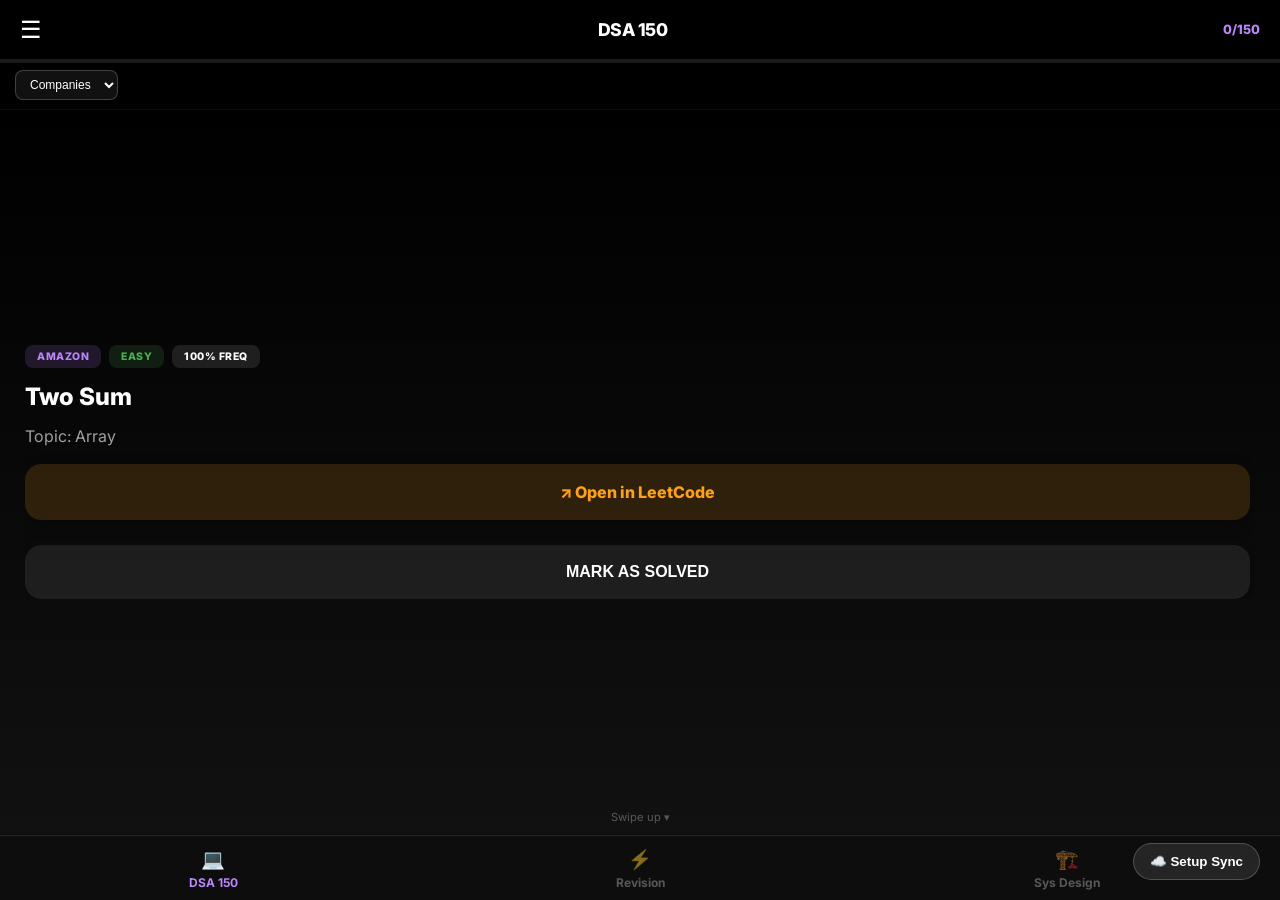
==== mobile.html @ ab9ee59c "Overhaul mobile app to include 150 DSA, Revision, and System Design with cross-sync support" ====
<!DOCTYPE html>
<html lang="en">
<head>
    <meta charset="UTF-8">
    <meta name="viewport" content="width=device-width, initial-scale=1.0, maximum-scale=1.0, user-scalable=no, viewport-fit=cover">
    <title>FAANG Mobile</title>
    <link href="https://fonts.googleapis.com/css2?family=Inter:wght@400;500;600;700;800&display=swap" rel="stylesheet">
    <link rel="manifest" href="manifest.json">
    <meta name="apple-mobile-web-app-capable" content="yes">
    <meta name="apple-mobile-web-app-status-bar-style" content="black-translucent">
    <style>
        :root {
            --bg: #000000;
            --card: #111111;
            --accent: #bb86fc;
            --text: #ffffff;
            --text-dim: #a0a0a0;
            --header-h: 60px;
            --controls-h: 50px;
            --nav-h: 65px;
            --sidebar-w: 280px;
        }

        * { box-sizing: border-box; -webkit-tap-highlight-color: transparent; outline: none; }
        body {
            background: var(--bg);
            color: var(--text);
            font-family: 'Inter', sans-serif;
            margin: 0;
            padding: 0;
            height: 100vh;
            overflow: hidden;
            display: flex;
            flex-direction: column;
        }

        /* SIDEBAR */
        .sidebar {
            width: var(--sidebar-w);
            background: #0a0a0a;
            border-right: 1px solid rgba(255,255,255,0.1);
            display: flex;
            flex-direction: column;
            transition: transform 0.3s cubic-bezier(0.4, 0, 0.2, 1);
            position: fixed;
            left: 0; top: 0; bottom: 0;
            z-index: 1001;
            transform: translateX(-100%);
        }
        .sidebar.active { transform: translateX(0); }

        .sidebar-header { padding: 20px; border-bottom: 1px solid rgba(255,255,255,0.05); }
        .search-box {
            background: rgba(255,255,255,0.05);
            border: 1px solid rgba(255,255,255,0.1);
            border-radius: 12px;
            padding: 12px 15px;
            color: white;
            width: 100%;
            font-size: 0.95rem;
        }

        .problem-list { flex: 1; overflow-y: auto; padding: 10px; padding-bottom: env(safe-area-inset-bottom); }
        .problem-item {
            padding: 14px 15px;
            border-radius: 10px;
            font-size: 0.9rem;
            color: var(--text-dim);
            cursor: pointer;
            margin-bottom: 4px;
            white-space: nowrap;
            overflow: hidden;
            text-overflow: ellipsis;
        }
        .problem-item.active { background: rgba(187, 134, 252, 0.15); color: var(--accent); font-weight: 600; }

        /* MAIN CONTENT */
        .main { flex: 1; display: flex; flex-direction: column; height: calc(100vh - var(--nav-h)); }

        header {
            height: var(--header-h);
            padding: 0 20px;
            display: flex;
            justify-content: space-between;
            align-items: center;
            background: #000;
            border-bottom: 1px solid rgba(255,255,255,0.1);
            z-index: 100;
        }

        .menu-btn { background: none; border: none; color: white; font-size: 1.5rem; padding: 0; cursor: pointer; }
        h1 { margin: 0; font-size: 1.1rem; font-weight: 800; letter-spacing: -0.5px; }

        .progress-bar {
            position: absolute;
            top: var(--header-h);
            left: 0; width: 100%; height: 3px;
            background: rgba(255,255,255,0.1);
            z-index: 101;
        }
        .progress-fill { height: 100%; background: var(--accent); transition: width 0.3s; width: 0%; }

        .controls {
            height: var(--controls-h);
            padding: 0 15px;
            background: #000;
            display: flex;
            gap: 10px;
            align-items: center;
            overflow-x: auto;
            border-bottom: 1px solid rgba(255,255,255,0.05);
        }
        .controls::-webkit-scrollbar { display: none; }
        select {
            background: #111;
            color: var(--text);
            border: 1px solid rgba(255,255,255,0.2);
            padding: 6px 10px;
            border-radius: 8px;
            font-size: 0.75rem;
        }

        /* CARD SNAPPING CONTAINER */
        .cards-container {
            flex: 1;
            overflow-y: scroll;
            scroll-snap-type: y mandatory;
            -webkit-overflow-scrolling: touch;
        }

        .rev-card {
            height: calc(100vh - var(--header-h) - var(--controls-h) - var(--nav-h));
            width: 100%;
            scroll-snap-align: start;
            padding: 25px;
            display: flex;
            flex-direction: column;
            justify-content: center;
            position: relative;
            background: linear-gradient(180deg, #000 0%, #111 100%);
            border-bottom: 1px solid rgba(255,255,255,0.05);
        }

        .card-inner {
            max-height: 100%;
            overflow-y: auto;
            padding-right: 5px;
        }
        .card-inner::-webkit-scrollbar { width: 4px; }
        .card-inner::-webkit-scrollbar-thumb { background: rgba(255,255,255,0.1); border-radius: 10px; }

        .badge-group { display: flex; gap: 8px; margin-bottom: 15px; flex-wrap: wrap;}
        .badge {
            font-size: 0.65rem;
            text-transform: uppercase;
            font-weight: 800;
            padding: 5px 12px;
            background: rgba(187, 134, 252, 0.15);
            border-radius: 8px;
            color: var(--accent);
            letter-spacing: 0.5px;
        }
        .badge.diff { background: rgba(255,255,255,0.1); color: #fff; }
        .badge.easy { background: rgba(76, 175, 80, 0.15); color: #4caf50; }
        .badge.medium { background: rgba(255, 152, 0, 0.15); color: #ff9800; }
        .badge.hard { background: rgba(244, 67, 54, 0.15); color: #f44336; }

        .title { font-size: 1.5rem; font-weight: 800; margin-bottom: 12px; line-height: 1.2; }
        .question { font-size: 1rem; line-height: 1.6; color: var(--text-dim); margin-bottom: 20px; }

        .reveal-section {
            margin-top: 10px;
            background: rgba(255,255,255,0.03);
            border-radius: 16px;
            padding: 16px;
            border: 1px solid rgba(255,255,255,0.05);
            transition: all 0.3s;
        }
        .reveal-section.active { background: rgba(255,255,255,0.06); border-color: rgba(187, 134, 252, 0.3); }

        .reveal-label {
            font-size: 0.7rem;
            font-weight: 800;
            color: var(--accent);
            margin-bottom: 10px;
            letter-spacing: 1.5px;
            display: flex;
            justify-content: space-between;
        }

        .reveal-content {
            filter: blur(15px);
            transition: filter 0.4s;
            font-size: 0.95rem;
            line-height: 1.6;
        }

        .reveal-section.active .reveal-content { filter: blur(0); }
        .reveal-section.topic .reveal-content { filter: none; display: none; }
        .reveal-section.topic.active .reveal-content { display: block; }

        .action-btn {
            margin-top: 25px;
            width: 100%;
            padding: 18px;
            border-radius: 16px;
            border: none;
            background: rgba(255,255,255,0.08);
            color: var(--text);
            font-weight: 800;
            font-size: 1rem;
            transition: all 0.3s;
            box-shadow: 0 4px 15px rgba(0,0,0,0.3);
            cursor: pointer;
            text-align: center;
            text-decoration: none;
            display: block;
        }
        .action-btn.active { background: #4caf50; color: white; box-shadow: 0 4px 15px rgba(76, 175, 80, 0.3); }

        .lc-link {
            background: rgba(255, 161, 22, 0.15);
            color: #ffa116;
            margin-top: 15px;
        }

        /* OVERLAY */
        .overlay {
            position: fixed;
            top: 0; left: 0; right: 0; bottom: 0;
            background: rgba(0,0,0,0.8);
            z-index: 1000;
            display: none;
            backdrop-filter: blur(8px);
        }
        .overlay.active { display: block; }

        .empty-state { text-align: center; padding: 100px 20px; color: var(--text-dim); }

        .scroll-hint {
            position: absolute;
            bottom: 10px;
            left: 50%;
            transform: translateX(-50%);
            font-size: 0.7rem;
            color: var(--text-dim);
            opacity: 0.5;
            animation: bounce 2s infinite;
        }
        @keyframes bounce {
            0%, 20%, 50%, 80%, 100% {transform: translateY(0) translateX(-50%);}
            40% {transform: translateY(-10px) translateX(-50%);}
            60% {transform: translateY(-5px) translateX(-50%);}
        }

        /* BOTTOM NAV */
        .bottom-nav {
            height: var(--nav-h);
            background: #0d0d0d;
            border-top: 1px solid rgba(255,255,255,0.1);
            display: flex;
            justify-content: space-around;
            align-items: center;
            padding-bottom: env(safe-area-inset-bottom);
        }
        .nav-item {
            color: var(--text-dim);
            font-size: 0.75rem;
            font-weight: 700;
            padding: 10px;
            text-align: center;
            flex: 1;
            display: flex;
            flex-direction: column;
            gap: 4px;
            opacity: 0.5;
            transition: all 0.2s;
        }
        .nav-item.active {
            color: var(--accent);
            opacity: 1;
        }
        .nav-icon { font-size: 1.2rem; }
    </style>
</head>
<body>
    <div class="overlay" id="overlay"></div>

    <aside class="sidebar" id="sidebar">
        <div class="sidebar-header">
            <input type="text" class="search-box" id="search" placeholder="Search...">
        </div>
        <div class="problem-list" id="problemList"></div>
    </aside>

    <div class="main">
        <header>
            <button class="menu-btn" id="menuToggle">☰</button>
            <h1 id="appTitle">DSA 150</h1>
            <div id="stats" style="font-size: 0.8rem; font-weight: 800; color: var(--accent)">0/150</div>
        </header>

        <div class="progress-bar">
            <div class="progress-fill" id="progressFill"></div>
        </div>

        <div class="controls" id="controls">
            <!-- Controls injected dynamically based on tab -->
        </div>

        <div class="cards-container" id="container"></div>
    </div>

    <div class="bottom-nav">
        <div class="nav-item active" data-tab="dsa" onclick="switchTab('dsa')">
            <span class="nav-icon">💻</span>
            <span>DSA 150</span>
        </div>
        <div class="nav-item" data-tab="rev" onclick="switchTab('rev')">
            <span class="nav-icon">⚡</span>
            <span>Revision</span>
        </div>
        <div class="nav-item" data-tab="sd" onclick="switchTab('sd')">
            <span class="nav-icon">🏗️</span>
            <span>Sys Design</span>
        </div>
    </div>

    <script src="data.js"></script>
    <script src="data_revision.js"></script>
    <script src="sync.js"></script>
    <script>
        let state = JSON.parse(localStorage.getItem('prepState')) || { solved: {}, sdDone: {} };
        let activeTab = 'dsa';
        let currentFilter = 'all';
        let currentSort = 'default';
        let searchQuery = '';

        const container = document.getElementById('container');
        const problemList = document.getElementById('problemList');
        const sidebar = document.getElementById('sidebar');
        const overlay = document.getElementById('overlay');
        const progressFill = document.getElementById('progressFill');
        const appTitle = document.getElementById('appTitle');
        const controls = document.getElementById('controls');

        function toggleSidebar() {
            sidebar.classList.toggle('active');
            overlay.classList.toggle('active');
        }

        document.getElementById('menuToggle').onclick = toggleSidebar;
        overlay.onclick = toggleSidebar;

        function switchTab(tab) {
            activeTab = tab;
            document.querySelectorAll('.nav-item').forEach(el => el.classList.remove('active'));
            document.querySelector(`.nav-item[data-tab="${tab}"]`).classList.add('active');
            
            searchQuery = '';
            document.getElementById('search').value = '';
            currentFilter = 'all';
            currentSort = 'default';
            
            if (tab === 'dsa') appTitle.textContent = 'DSA 150';
            if (tab === 'rev') appTitle.textContent = 'Revision Deck';
            if (tab === 'sd') appTitle.textContent = 'System Design';

            updateControls();
            render();
        }

        function updateControls() {
            let html = '';
            if (activeTab === 'dsa' || activeTab === 'rev') {
                html += `
                    <select id="compFilter" onchange="currentFilter=this.value; render();">
                        <option value="all">Companies</option>
                        <option value="Google">Google</option>
                        <option value="Amazon">Amazon</option>
                        <option value="Microsoft">Microsoft</option>
                        <option value="Apple">Apple</option>
                    </select>
                `;
            }
            if (activeTab === 'sd') {
                html += `
                    <select id="compFilter" onchange="currentFilter=this.value; render();">
                        <option value="all">All Designs</option>
                        <option value="hld">High Level (HLD)</option>
                        <option value="lld">Low Level (LLD)</option>
                    </select>
                `;
            }
            if (activeTab === 'rev') {
                html += `
                    <select id="sortOrder" onchange="currentSort=this.value; render();">
                        <option value="default">Default</option>
                        <option value="freq">By Frequency</option>
                        <option value="alpha">A-Z</option>
                    </select>
                `;
            }
            controls.innerHTML = html;
        }

        function getFilteredData() {
            let data = [];
            if (activeTab === 'dsa') data = [...PROBLEMS];
            if (activeTab === 'rev') data = [...REVISION_CARDS];
            if (activeTab === 'sd') {
                const hld = HLD_SYSTEMS.map((s,i) => ({...s, type: 'HLD', key: 'hld_'+i}));
                const lld = LLD_SYSTEMS.map((s,i) => ({...s, type: 'LLD', key: 'lld_'+i}));
                data = [...hld, ...lld];
            }

            if (currentFilter !== 'all') {
                if (activeTab === 'sd') {
                    data = data.filter(c => c.type.toLowerCase() === currentFilter);
                } else {
                    data = data.filter(c => c.c === currentFilter);
                }
            }
            
            if (searchQuery) {
                const query = searchQuery.toLowerCase();
                data = data.filter(c => {
                    const title = (c.t || c.n || '').toLowerCase();
                    return title.includes(query);
                });
            }

            if (activeTab === 'rev') {
                if (currentSort === 'freq') data.sort((a,b) => b.f - a.f);
                else if (currentSort === 'alpha') data.sort((a,b) => a.t.localeCompare(b.t));
            }

            return data;
        }

        function render() {
            const filtered = getFilteredData();

            // Render Sidebar List
            problemList.innerHTML = filtered.map(c => `
                <div class="problem-item" onclick="jumpTo('${(c.t || c.n).replace(/\s+/g, '-')}')">${c.t || c.n}</div>
            `).join('');

            // Render Full-Screen Cards
            container.innerHTML = filtered.map((c, i) => {
                const id = 'card-' + (c.t || c.n).replace(/\s+/g, '-');
                const isLast = i === filtered.length - 1;
                const hint = !isLast ? '<div class="scroll-hint">Swipe up ▾</div>' : '';

                if (activeTab === 'dsa') {
                    const solved = state.solved[c.t] === 'solved';
                    const diffCls = c.d.toLowerCase();
                    return `
                    <div class="rev-card" id="${id}">
                        <div class="card-inner">
                            <div class="badge-group">
                                <span class="badge">${c.c}</span>
                                <span class="badge diff ${diffCls}">${c.d}</span>
                                <span class="badge diff">${c.f}% Freq</span>
                            </div>
                            <div class="title">${c.t}</div>
                            <div class="question" style="margin-bottom: 10px;">Topic: ${c.tp}</div>
                            
                            <a href="${c.l}" target="_blank" class="action-btn lc-link">↗ Open in LeetCode</a>

                            <button class="action-btn ${solved ? 'active' : ''}" 
                                    onclick="toggleDsaSolved('${c.t.replace(/'/g, "\'")}', this)">
                                ${solved ? '✓ SOLVED' : 'MARK AS SOLVED'}
                            </button>
                        </div>
                        ${hint}
                    </div>`;
                }
                
                if (activeTab === 'rev') {
                    const solved = state.solved[c.t] === 'solved';
                    return `
                    <div class="rev-card" id="${id}">
                        <div class="card-inner">
                            <div class="badge-group">
                                <span class="badge">${c.c}</span>
                                <span class="badge diff">${c.f}% Freq</span>
                            </div>
                            <div class="title">${c.t}</div>
                            <div class="question">${c.q || 'Problem logic details...'}</div>
                            
                            <div class="reveal-section topic" onclick="this.classList.toggle('active')">
                                <div class="reveal-label">DOMAIN <span>VIEW</span></div>
                                <div class="reveal-content" style="font-weight: 700; color: #fff;">${c.tp || 'Arrays & Strings'}</div>
                            </div>

                            <div class="reveal-section" onclick="this.classList.toggle('active')">
                                <div class="reveal-label">OPTIMAL STRATEGY <span>REVEAL</span></div>
                                <div class="reveal-content">${c.optimal || 'No data.'}</div>
                            </div>

                            <div class="reveal-section" onclick="this.classList.toggle('active')">
                                <div class="reveal-label">INTERVIEW FOLLOW-UP <span>REVEAL</span></div>
                                <div class="reveal-content">${c.followup || 'No data.'}</div>
                            </div>

                            <button class="action-btn ${solved ? 'active' : ''}" 
                                    onclick="toggleDsaSolved('${c.t.replace(/'/g, "\'")}', this)">
                                ${solved ? '✓ MASTERED' : 'MARK AS MASTERED'}
                            </button>
                        </div>
                        ${hint}
                    </div>`;
                }

                if (activeTab === 'sd') {
                    const done = state.sdDone[c.key];
                    return `
                    <div class="rev-card" id="${id}">
                        <div class="card-inner">
                            <div class="badge-group">
                                <span class="badge">${c.type}</span>
                                ${c.tags.map(t => `<span class="badge diff">${t}</span>`).join('')}
                            </div>
                            <div class="title">${c.n}</div>
                            <div class="question">${c.d}</div>
                            
                            <button class="action-btn ${done ? 'active' : ''}" 
                                    onclick="toggleSdDone('${c.key}', this)">
                                ${done ? '✓ COMPLETED' : 'MARK COMPLETED'}
                            </button>
                        </div>
                        ${hint}
                    </div>`;
                }
            }).join('');

            if (filtered.length === 0) {
                container.innerHTML = '<div class="empty-state">No matching cards found.</div>';
            }

            updateStats(filtered.length);
            updateProgress();
        }

        function jumpTo(idSuffix) {
            toggleSidebar();
            const el = document.getElementById('card-' + idSuffix);
            if (el) el.scrollIntoView({ behavior: 'auto', block: 'start' });
        }

        function toggleDsaSolved(title, btn) {
            if (!state.solved) state.solved = {};
            if (state.solved[title] === 'solved') {
                delete state.solved[title];
                btn.classList.remove('active');
                btn.textContent = activeTab === 'rev' ? 'MARK AS MASTERED' : 'MARK AS SOLVED';
            } else {
                state.solved[title] = 'solved';
                btn.classList.add('active');
                btn.textContent = activeTab === 'rev' ? '✓ MASTERED' : '✓ SOLVED';
            }
            saveState();
        }

        function toggleSdDone(key, btn) {
            if (!state.sdDone) state.sdDone = {};
            if (state.sdDone[key]) {
                state.sdDone[key] = false;
                btn.classList.remove('active');
                btn.textContent = 'MARK COMPLETED';
            } else {
                state.sdDone[key] = true;
                btn.classList.add('active');
                btn.textContent = '✓ COMPLETED';
            }
            saveState();
        }

        function saveState() {
            localStorage.setItem('prepState', JSON.stringify(state));
            if (window.triggerSyncPush) window.triggerSyncPush(state);
            updateStats();
        }

        function updateStats(totalOverride) {
            let solvedCount = 0;
            let total = 0;
            
            if (activeTab === 'dsa') {
                solvedCount = PROBLEMS.filter(c => state.solved && state.solved[c.t] === 'solved').length;
                total = PROBLEMS.length;
            } else if (activeTab === 'rev') {
                solvedCount = REVISION_CARDS.filter(c => state.solved && state.solved[c.t] === 'solved').length;
                total = REVISION_CARDS.length;
            } else if (activeTab === 'sd') {
                const totalSd = HLD_SYSTEMS.length + LLD_SYSTEMS.length;
                solvedCount = Object.keys(state.sdDone || {}).filter(k => state.sdDone[k]).length;
                total = totalSd;
            }

            document.getElementById('stats').textContent = `${solvedCount}/${total}`;
        }

        function updateProgress() {
            const currentScroll = container.scrollTop;
            const totalScroll = container.scrollHeight - container.clientHeight;
            const progress = totalScroll > 0 ? (currentScroll / totalScroll) * 100 : 0;
            progressFill.style.width = (progress || 0) + '%';
        }

        container.onscroll = updateProgress;
        document.getElementById('search').oninput = (e) => { searchQuery = e.target.value; render(); };

        updateControls();
        render();

        if (window.setupSyncUI) {
            window.setupSyncUI((cloudState) => {
                state = Object.assign({}, state, cloudState);
                if (!state.solved) state.solved = {};
                if (!state.sdDone) state.sdDone = {};
                localStorage.setItem('prepState', JSON.stringify(state));
                render();
            });
        }
    </script>
</body>
</html>
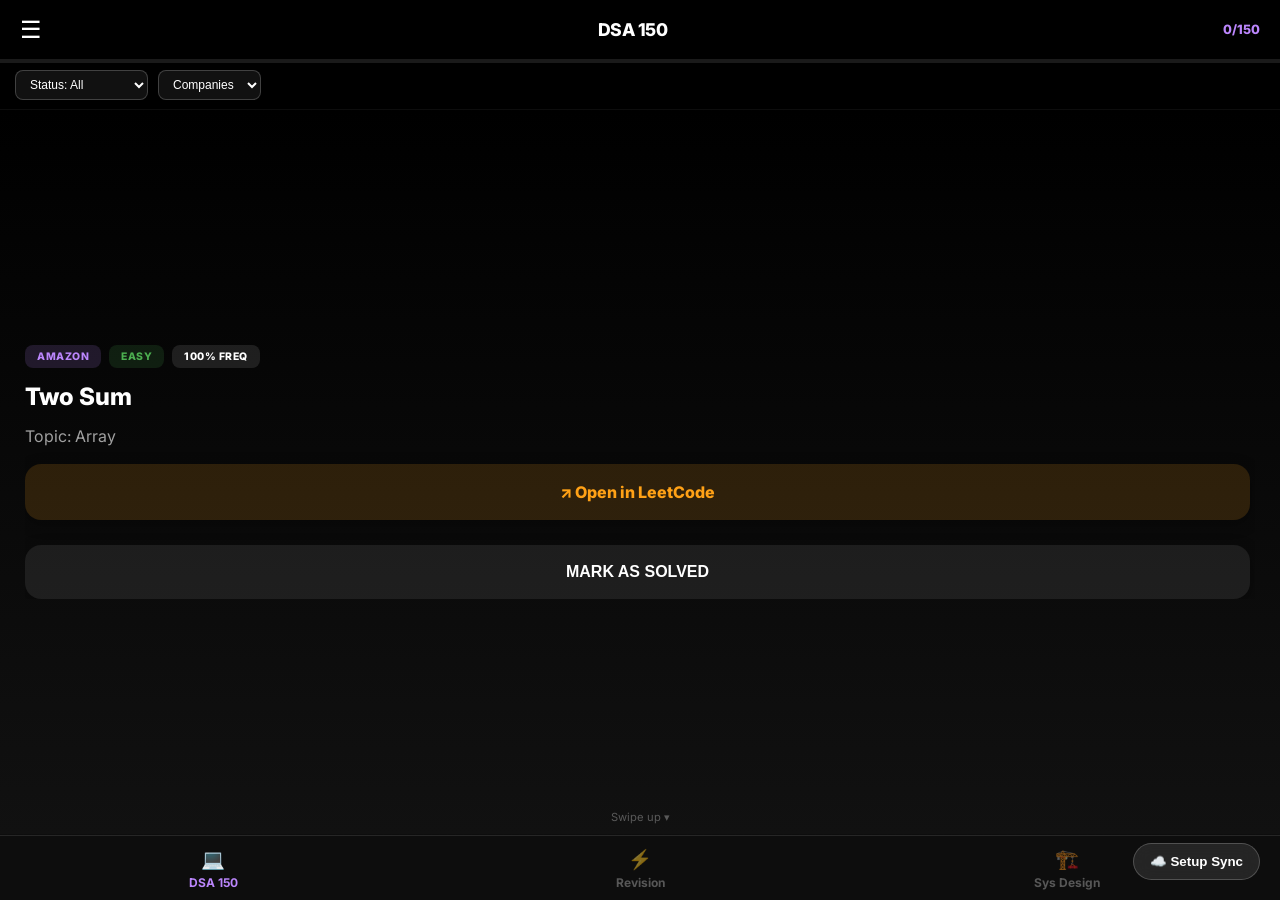
==== commit 3b571cd6: "Add Solved status filters and Mac Web Revision Card mastery tracking" ====
--- a/mobile.html
+++ b/mobile.html
@@ -330,10 +330,13 @@
     <script src="data_revision.js"></script>
     <script src="sync.js"></script>
     <script>
-        let state = JSON.parse(localStorage.getItem('prepState')) || { solved: {}, sdDone: {} };
+        let state = JSON.parse(localStorage.getItem('prepState')) || {};
+        if (!state.solved) state.solved = {};
+        if (!state.sdDone) state.sdDone = {};
         let activeTab = 'dsa';
         let currentFilter = 'all';
         let currentSort = 'default';
+        let currentStatus = 'all';
         let searchQuery = '';
 
         const container = document.getElementById('container');
@@ -361,6 +364,7 @@
             document.getElementById('search').value = '';
             currentFilter = 'all';
             currentSort = 'default';
+            currentStatus = 'all';
             
             if (tab === 'dsa') appTitle.textContent = 'DSA 150';
             if (tab === 'rev') appTitle.textContent = 'Revision Deck';
@@ -374,6 +378,11 @@
             let html = '';
             if (activeTab === 'dsa' || activeTab === 'rev') {
                 html += `
+                    <select id="statusFilter" onchange="currentStatus=this.value; render();">
+                        <option value="all">Status: All</option>
+                        <option value="solved">Solved/Mastered</option>
+                        <option value="unsolved">Unsolved</option>
+                    </select>
                     <select id="compFilter" onchange="currentFilter=this.value; render();">
                         <option value="all">Companies</option>
                         <option value="Google">Google</option>
@@ -419,6 +428,14 @@
                     data = data.filter(c => c.type.toLowerCase() === currentFilter);
                 } else {
                     data = data.filter(c => c.c === currentFilter);
+                }
+            }
+            
+            if (activeTab === 'dsa' || activeTab === 'rev') {
+                if (currentStatus === 'solved') {
+                    data = data.filter(c => state.solved && state.solved[c.t] === 'solved');
+                } else if (currentStatus === 'unsolved') {
+                    data = data.filter(c => !state.solved || state.solved[c.t] !== 'solved');
                 }
             }
             
